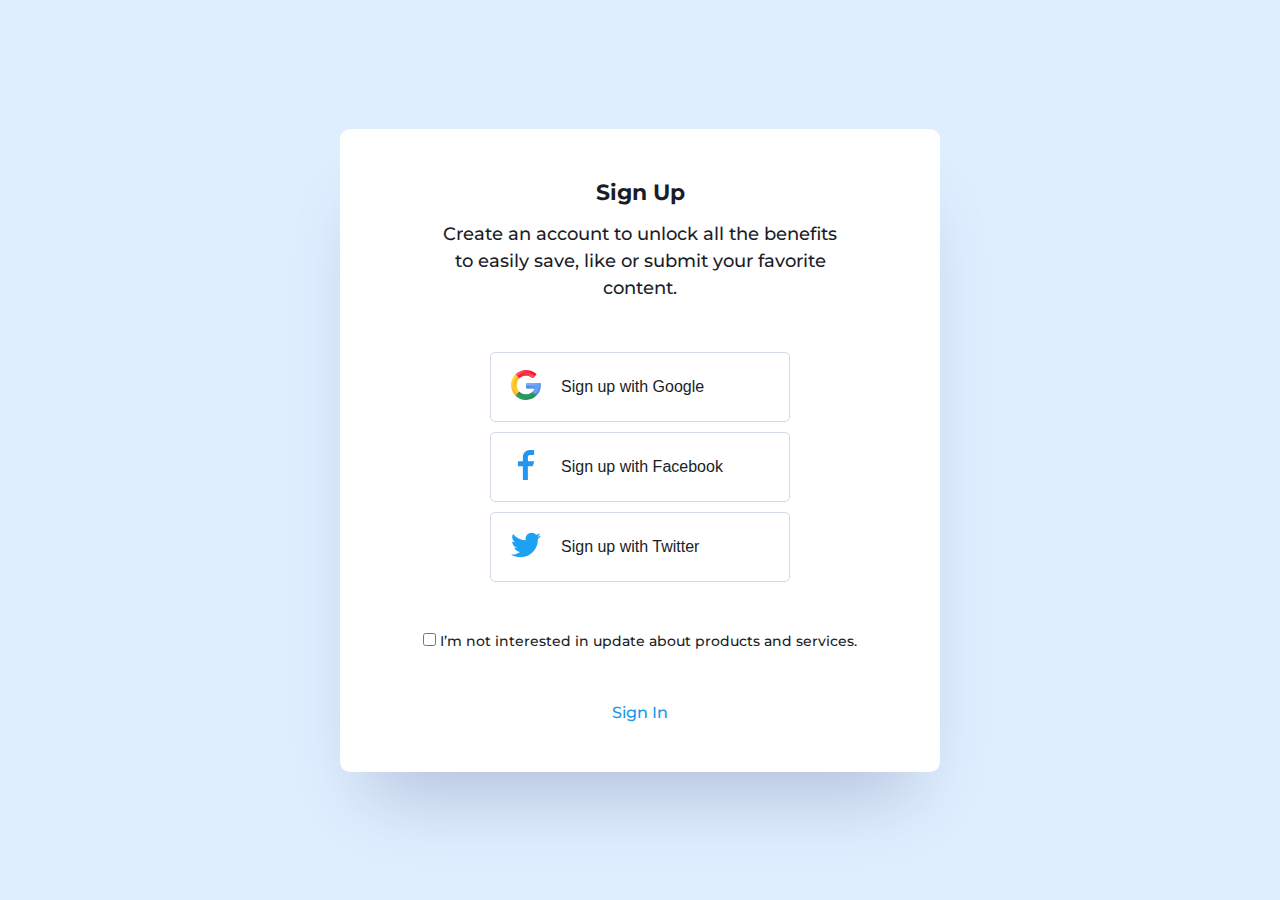
==== oauth/index.html @ fb64d75b "Initial commit" ====
<!DOCTYPE html>
<html lang="en">
  <head>
    <meta charset="UTF-8" />
    <meta name="viewport" content="width=device-width, initial-scale=1.0" />
    <title>oauth</title>
    <link rel="stylesheet" href="style.css" />
  </head>
  <body>
    <main class="container">
      <div class="heading">
        <h1 class="heading__h1">Sign Up</h1>
        <p class="heading__text">
          Create an account to unlock all the benefits to easily save, like or
          submit your favorite content.
        </p>
      </div>
      <div class="oauth">
        <button class="socials">
          <div class="socials__icon">
            <img
              class="socials__icon--google"
              src="./svg/google.svg"
              alt="google"
            />
          </div>
          <div class="socials__btn">
            <a href="#" class="btn">Sign up with Google</a>
          </div>
        </button>
        <button class="socials">
          <div class="socials__icon">
            <img
              class="socials__icon--fb"
              src="./svg/facebook.svg"
              alt="facebook"
            />
          </div>
          <div class="socials__btn">
            <a href="#" class="btn">Sign up with Facebook</a>
          </div>
        </button>
        <button class="socials">
          <div class="socials__icon">
            <img
              class="socials__icon--twitter"
              src="./svg/twitter.svg"
              alt="twitter"
            />
          </div>
          <div class="socials__btn">
            <a href="#" class="btn">Sign up with Twitter</a>
          </div>
        </button>
      </div>
      <div class="updates">
        <div class="checkbox">
          <input class="checkbox__input" type="checkbox" />
          <span class="products__text"
            >I’m not interested in update about products and services.</span
          >
        </div>
        <div class="signin">
          <a href="" class="signin__btn">Sign In</a>
        </div>
      </div>
    </main>
  </body>
</html>
---- oauth/style.css ----
@import url("https://fonts.googleapis.com/css2?family=Montserrat:wght@400;500&display=swap");

*,
*::after,
*::before {
  margin: 0;
  padding: 0;
  box-sizing: inherit;
}

:root {
  --bgc-1: #dfeeff;
  --bgc-primary: #fff;
  --bg-text1: #1a1d28;
}

html {
  font-size: 62.5%;
}

body {
  box-sizing: border-box;
  background-color: var(--bgc-1);
  height: 100vh;
  width: 100vw;
  font-family: "Montserrat", sans-serif;
  font-weight: 500;
  font-size: 1.3rem;
  display: flex;
  justify-content: center;
  align-items: center;
}

.container {
  width: 60rem;
  box-shadow: 0 49px 71px -30px rgba(27, 27, 81, 0.23);
  border-radius: 1rem;
  background-color: var(--bgc-primary);
  display: flex;
  flex-flow: column wrap;
  justify-content: space-around;
  align-items: center;
}

.heading {
  width: 40rem;
  display: flex;
  justify-content: center;
  align-items: center;
  flex-direction: column;
  text-align: center;
}

.heading__h1 {
  color: var(--bg-text1);
  font-size: 2.2rem;
  margin-top: 5rem;
  margin-bottom: 1.5rem;
}

.heading__text {
  color: var(--bg-text1);
  font-size: 1.8rem;
  line-height: 2.7rem;
  margin-bottom: 5rem;
}

.oauth {
  display: flex;
  flex-direction: column;
  align-items: center;
}

.socials {
  width: 30rem;
  height: 7rem;
  border: 1px solid #d2dae6;
  border-radius: 0.5rem;
  display: flex;
  justify-content: space-around;
  align-items: center;
  background-color: var(--bgc-primary);
}

.socials:not(:last-of-type) {
  margin-bottom: 1rem;
}

.socials:last-of-type {
  margin-bottom: 5rem;
}

.socials__btn {
  width: 80%;
  color: var(--bg-text1);
  text-decoration: none;
  font-size: 1.6rem;
  margin-left: 2rem;
  display: flex;
  justify-content: flex-start;
  align-items: center;
}

.btn {
  color: var(--bg-text1);
}

a,
a:link,
a:visited {
  text-decoration: none;
  font-size: 1.6rem;
}

.socials__icon {
  margin-left: 2rem;
}

.updates {
  margin-bottom: 5rem;
  display: flex;
  flex-direction: column;
  align-items: center;
  justify-content: space-between;
  height: 9rem;
}

.products__text {
  color: var(--bg-text1);
  font-size: 1.4rem;
}

.signin__btn {
  color: #1997f0;
}
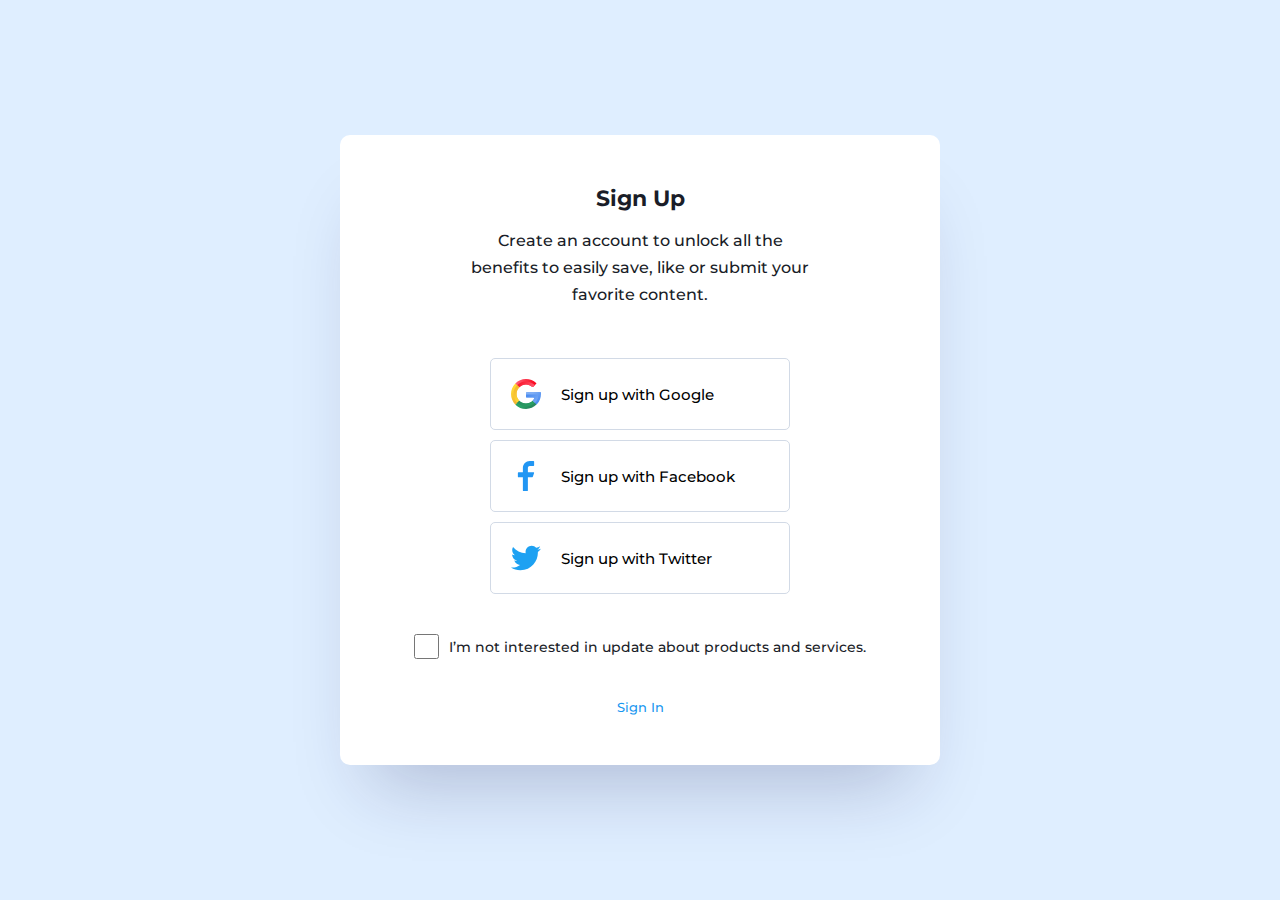
==== commit 416e76ff: "Some improvements" ====
--- a/oauth/index.html
+++ b/oauth/index.html
@@ -9,61 +9,45 @@
   <body>
     <main class="container">
       <div class="heading">
-        <h1 class="heading__h1">Sign Up</h1>
-        <p class="heading__text">
+        <h1 class="title">Sign Up</h1>
+        <p class="description">
           Create an account to unlock all the benefits to easily save, like or
           submit your favorite content.
         </p>
       </div>
       <div class="oauth">
-        <button class="socials">
-          <div class="socials__icon">
+        <div class="social">
             <img
-              class="socials__icon--google"
+              class="social__icon"
               src="./svg/google.svg"
               alt="google"
             />
-          </div>
-          <div class="socials__btn">
-            <a href="#" class="btn">Sign up with Google</a>
-          </div>
-        </button>
-        <button class="socials">
-          <div class="socials__icon">
-            <img
-              class="socials__icon--fb"
-              src="./svg/facebook.svg"
-              alt="facebook"
-            />
-          </div>
-          <div class="socials__btn">
-            <a href="#" class="btn">Sign up with Facebook</a>
-          </div>
-        </button>
-        <button class="socials">
-          <div class="socials__icon">
-            <img
-              class="socials__icon--twitter"
-              src="./svg/twitter.svg"
-              alt="twitter"
-            />
-          </div>
-          <div class="socials__btn">
-            <a href="#" class="btn">Sign up with Twitter</a>
-          </div>
-        </button>
+          <span class="social__text">Sign up with Google</span>
+        </div>
+        <div class="social">
+          <img
+            class="social__icon"
+            src="./svg/facebook.svg"
+            alt="facebook"
+          />
+          <span class="social__text">Sign up with Facebook</span>
+        </div>
+        <div class="social">
+          <img
+            class="social__icon"
+            src="./svg/twitter.svg"
+            alt="twitter"
+          />
+          <span class="social__text">Sign up with Twitter</span>
+        </div>
       </div>
       <div class="updates">
-        <div class="checkbox">
-          <input class="checkbox__input" type="checkbox" />
-          <span class="products__text"
-            >I’m not interested in update about products and services.</span
-          >
-        </div>
-        <div class="signin">
-          <a href="" class="signin__btn">Sign In</a>
-        </div>
+        <input id="check" class="checkbox" type="checkbox" />
+        <label for="check" class="updates__text"
+          >I’m not interested in update about products and services.</label
+        >
       </div>
+      <a href="" class="signin__btn">Sign In</a>
     </main>
   </body>
 </html>
--- a/oauth/style.css
+++ b/oauth/style.css
@@ -33,103 +33,87 @@
 
 .container {
   width: 60rem;
+  padding: 50px 30px;
   box-shadow: 0 49px 71px -30px rgba(27, 27, 81, 0.23);
   border-radius: 1rem;
   background-color: var(--bgc-primary);
   display: flex;
   flex-flow: column wrap;
-  justify-content: space-around;
   align-items: center;
 }
 
 .heading {
   width: 40rem;
-  display: flex;
-  justify-content: center;
-  align-items: center;
-  flex-direction: column;
   text-align: center;
+  margin-bottom: 5rem;
 }
 
-.heading__h1 {
+.title {
   color: var(--bg-text1);
   font-size: 2.2rem;
-  margin-top: 5rem;
   margin-bottom: 1.5rem;
 }
 
-.heading__text {
+.description {
   color: var(--bg-text1);
-  font-size: 1.8rem;
+  font-size: 1.6rem;
   line-height: 2.7rem;
-  margin-bottom: 5rem;
+  padding-left: 25px;
+  padding-right: 25px;
 }
 
 .oauth {
   display: flex;
   flex-direction: column;
-  align-items: center;
 }
 
-.socials {
+.social {
   width: 30rem;
-  height: 7rem;
+  padding: 20px;
   border: 1px solid #d2dae6;
   border-radius: 0.5rem;
   display: flex;
-  justify-content: space-around;
   align-items: center;
   background-color: var(--bgc-primary);
+  cursor: pointer;
+  transition: all .3s ease-in-out;
 }
 
-.socials:not(:last-of-type) {
+.social:not(:last-of-type) {
   margin-bottom: 1rem;
 }
 
-.socials:last-of-type {
-  margin-bottom: 5rem;
+.social:hover {
+  border-color: rgb(11, 11, 206);
 }
 
-.socials__btn {
-  width: 80%;
-  color: var(--bg-text1);
-  text-decoration: none;
-  font-size: 1.6rem;
-  margin-left: 2rem;
-  display: flex;
-  justify-content: flex-start;
-  align-items: center;
+.social__icon {
+  margin-right: 2rem;
 }
 
-.btn {
-  color: var(--bg-text1);
-}
-
-a,
-a:link,
-a:visited {
-  text-decoration: none;
-  font-size: 1.6rem;
-}
-
-.socials__icon {
-  margin-left: 2rem;
+.social__text {
+  font-size: 15px;
 }
 
 .updates {
-  margin-bottom: 5rem;
   display: flex;
-  flex-direction: column;
   align-items: center;
-  justify-content: space-between;
-  height: 9rem;
+  padding-top: 40px;
+  padding-bottom: 40px;
 }
 
-.products__text {
+.checkbox {
+  width: 25px;
+  height: 25px;
+}
+
+.updates__text {
   color: var(--bg-text1);
   font-size: 1.4rem;
+  padding-left: 10px;
 }
 
 .signin__btn {
+  text-decoration: none;
   color: #1997f0;
 }
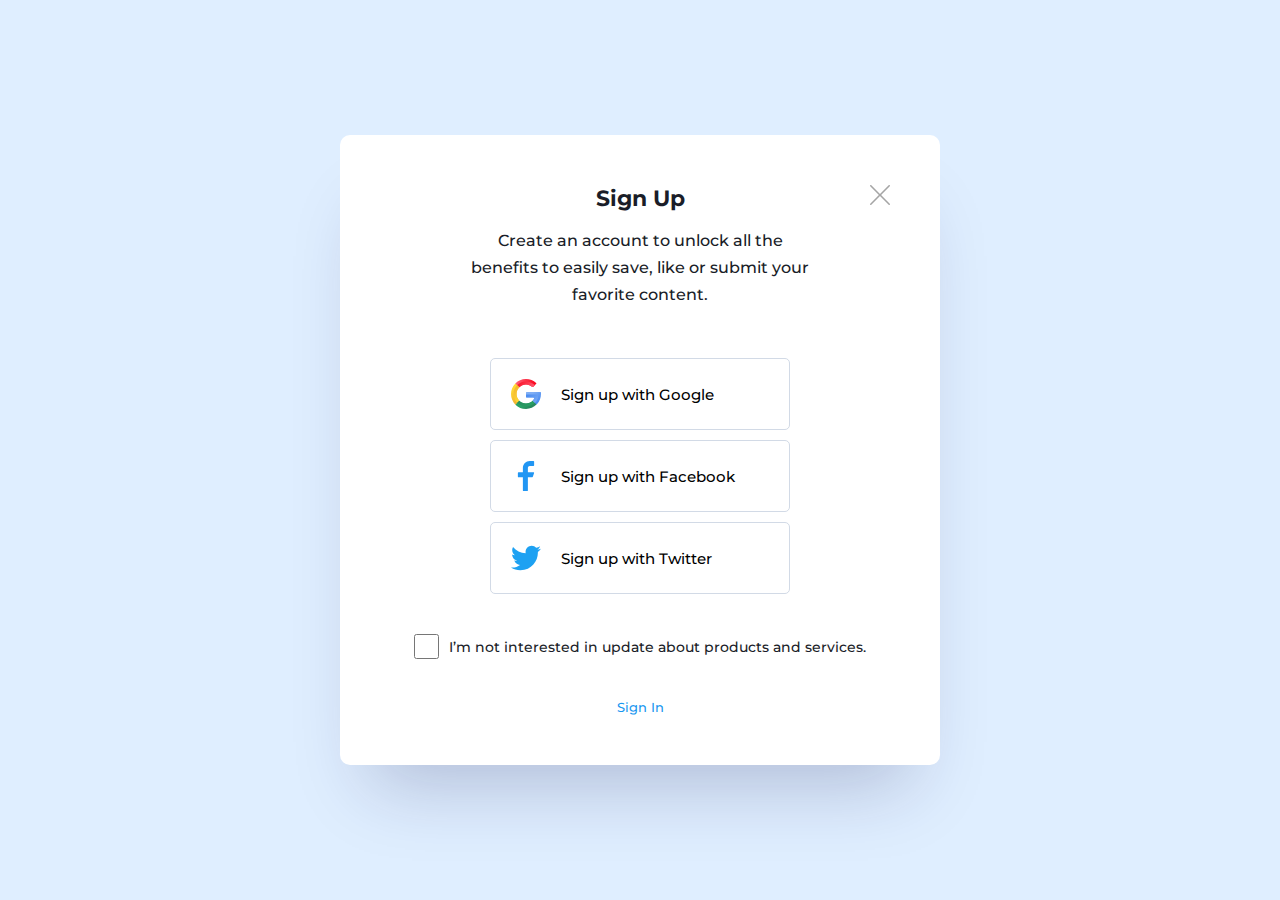
==== commit 04a347cd: "added cancel button" ====
--- a/oauth/index.html
+++ b/oauth/index.html
@@ -8,6 +8,9 @@
   </head>
   <body>
     <main class="container">
+      <div class="cancel-btn">
+        <img src="./svg/cancel.svg" alt="" />
+      </div>
       <div class="heading">
         <h1 class="title">Sign Up</h1>
         <p class="description">
@@ -17,27 +20,15 @@
       </div>
       <div class="oauth">
         <div class="social">
-            <img
-              class="social__icon"
-              src="./svg/google.svg"
-              alt="google"
-            />
+          <img class="social__icon" src="./svg/google.svg" alt="google" />
           <span class="social__text">Sign up with Google</span>
         </div>
         <div class="social">
-          <img
-            class="social__icon"
-            src="./svg/facebook.svg"
-            alt="facebook"
-          />
+          <img class="social__icon" src="./svg/facebook.svg" alt="facebook" />
           <span class="social__text">Sign up with Facebook</span>
         </div>
         <div class="social">
-          <img
-            class="social__icon"
-            src="./svg/twitter.svg"
-            alt="twitter"
-          />
+          <img class="social__icon" src="./svg/twitter.svg" alt="twitter" />
           <span class="social__text">Sign up with Twitter</span>
         </div>
       </div>
--- a/oauth/style.css
+++ b/oauth/style.css
@@ -1,4 +1,4 @@
-@import url("https://fonts.googleapis.com/css2?family=Montserrat:wght@400;500&display=swap");
+@import url('https://fonts.googleapis.com/css2?family=Montserrat:wght@400;500&display=swap');
 
 *,
 *::after,
@@ -23,7 +23,7 @@
   background-color: var(--bgc-1);
   height: 100vh;
   width: 100vw;
-  font-family: "Montserrat", sans-serif;
+  font-family: 'Montserrat', sans-serif;
   font-weight: 500;
   font-size: 1.3rem;
   display: flex;
@@ -40,6 +40,15 @@
   display: flex;
   flex-flow: column wrap;
   align-items: center;
+  position: relative;
+}
+
+.cancel-btn {
+  position: absolute;
+  top: 50px;
+  right: 50px;
+  opacity: 0.35;
+  cursor: pointer;
 }
 
 .heading {
@@ -76,7 +85,7 @@
   align-items: center;
   background-color: var(--bgc-primary);
   cursor: pointer;
-  transition: all .3s ease-in-out;
+  transition: all 0.3s ease-in-out;
 }
 
 .social:not(:last-of-type) {
